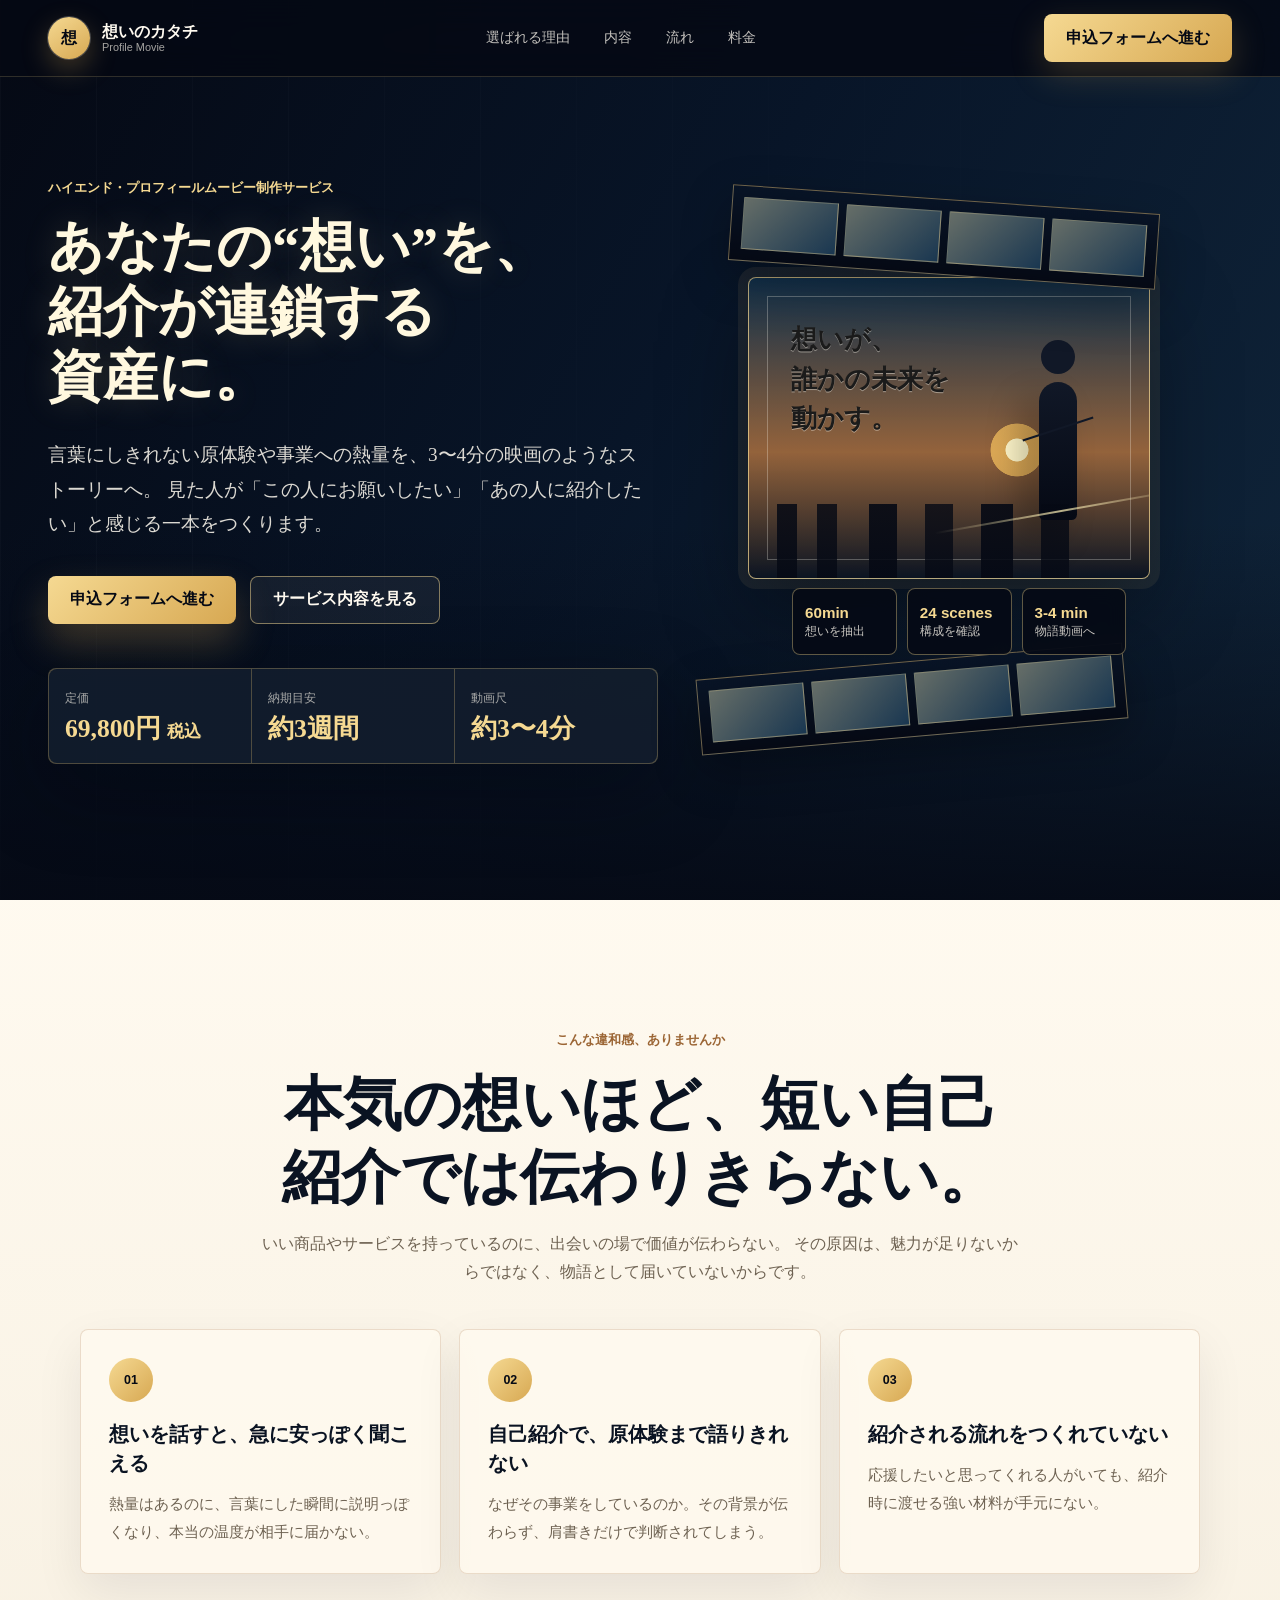
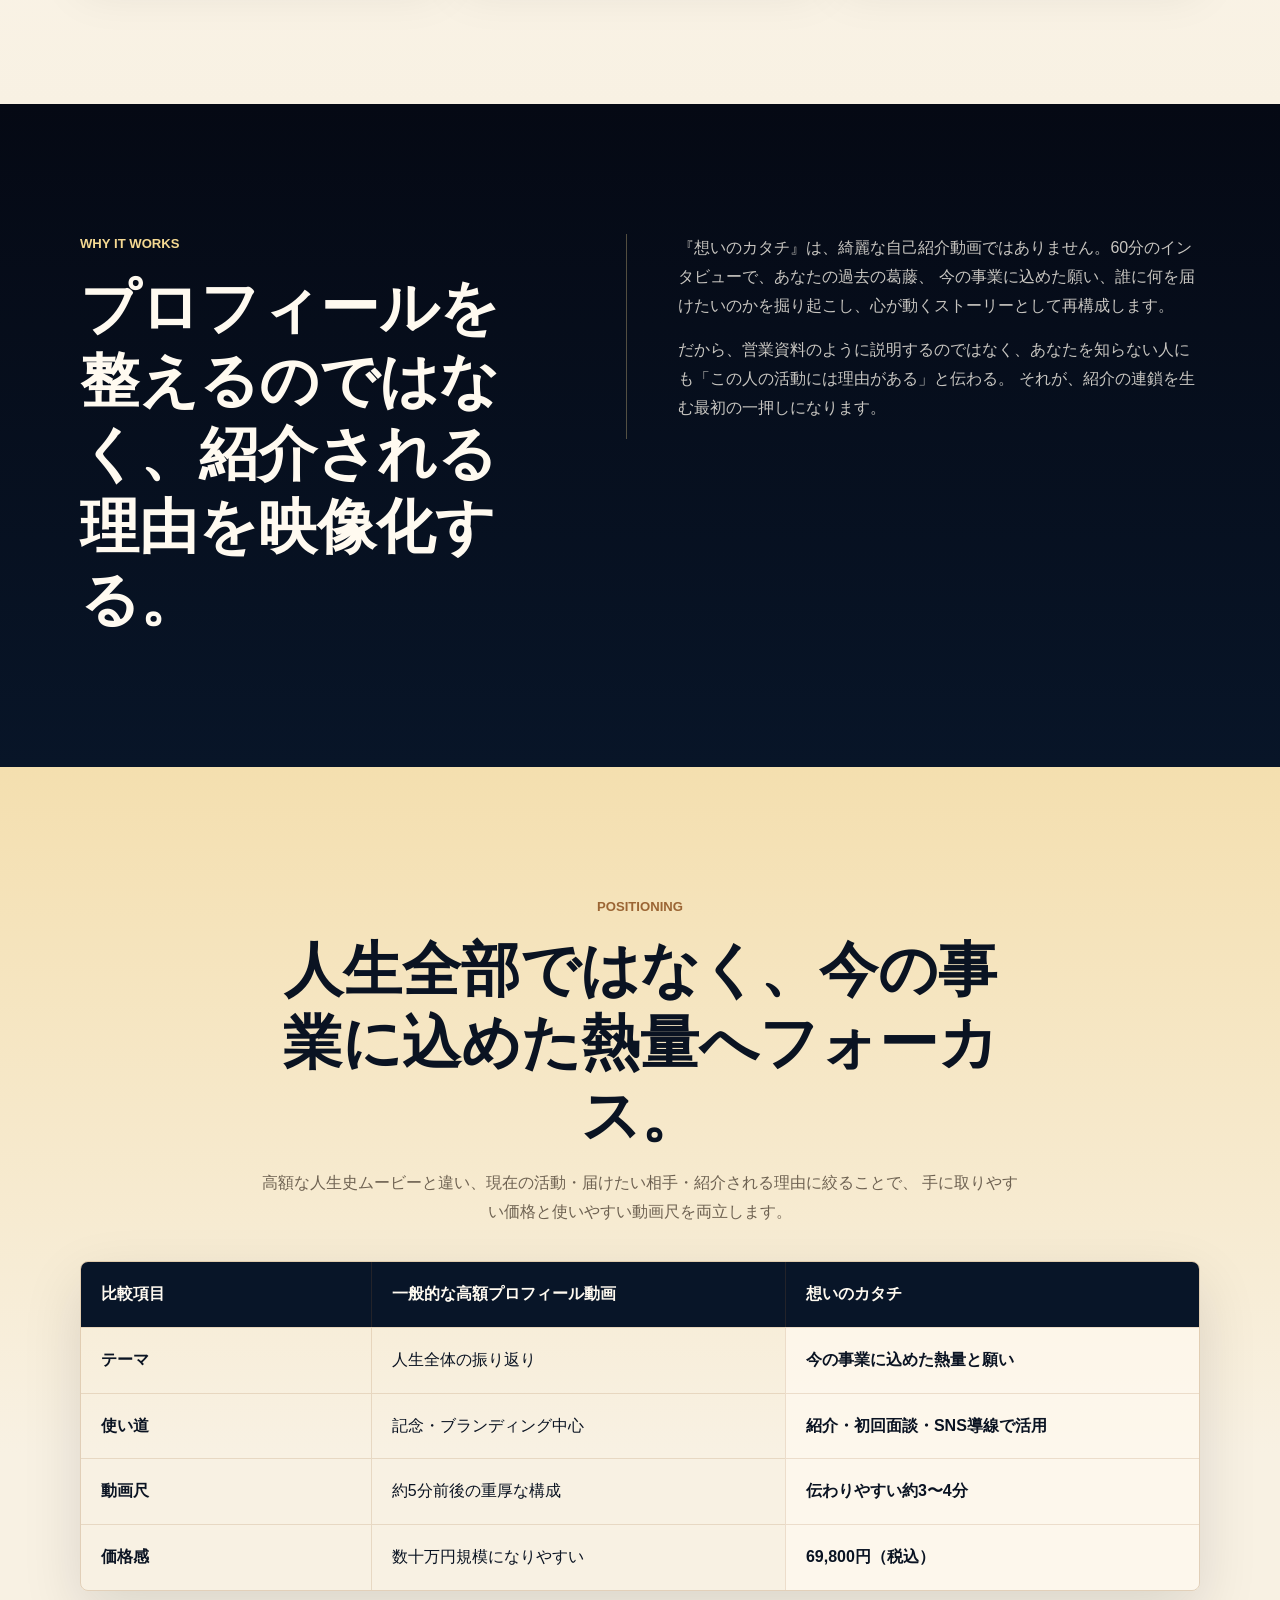
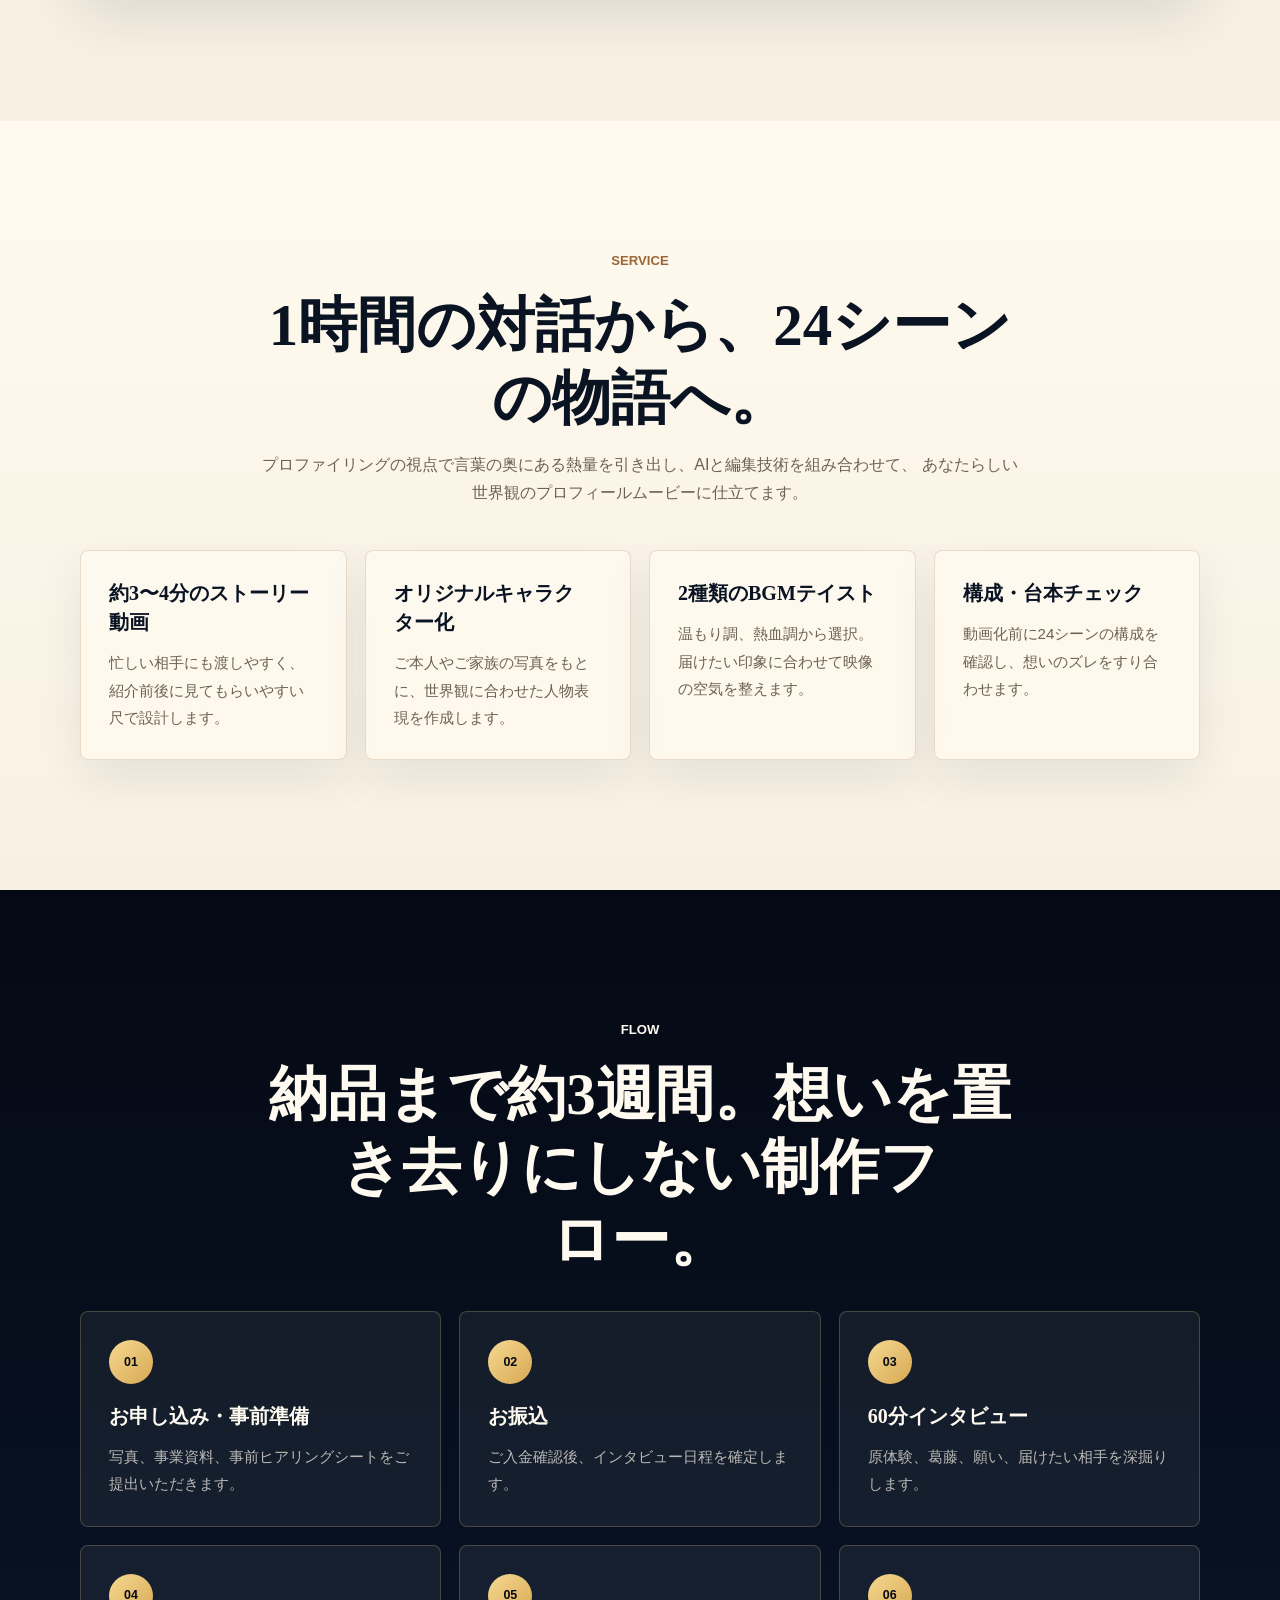
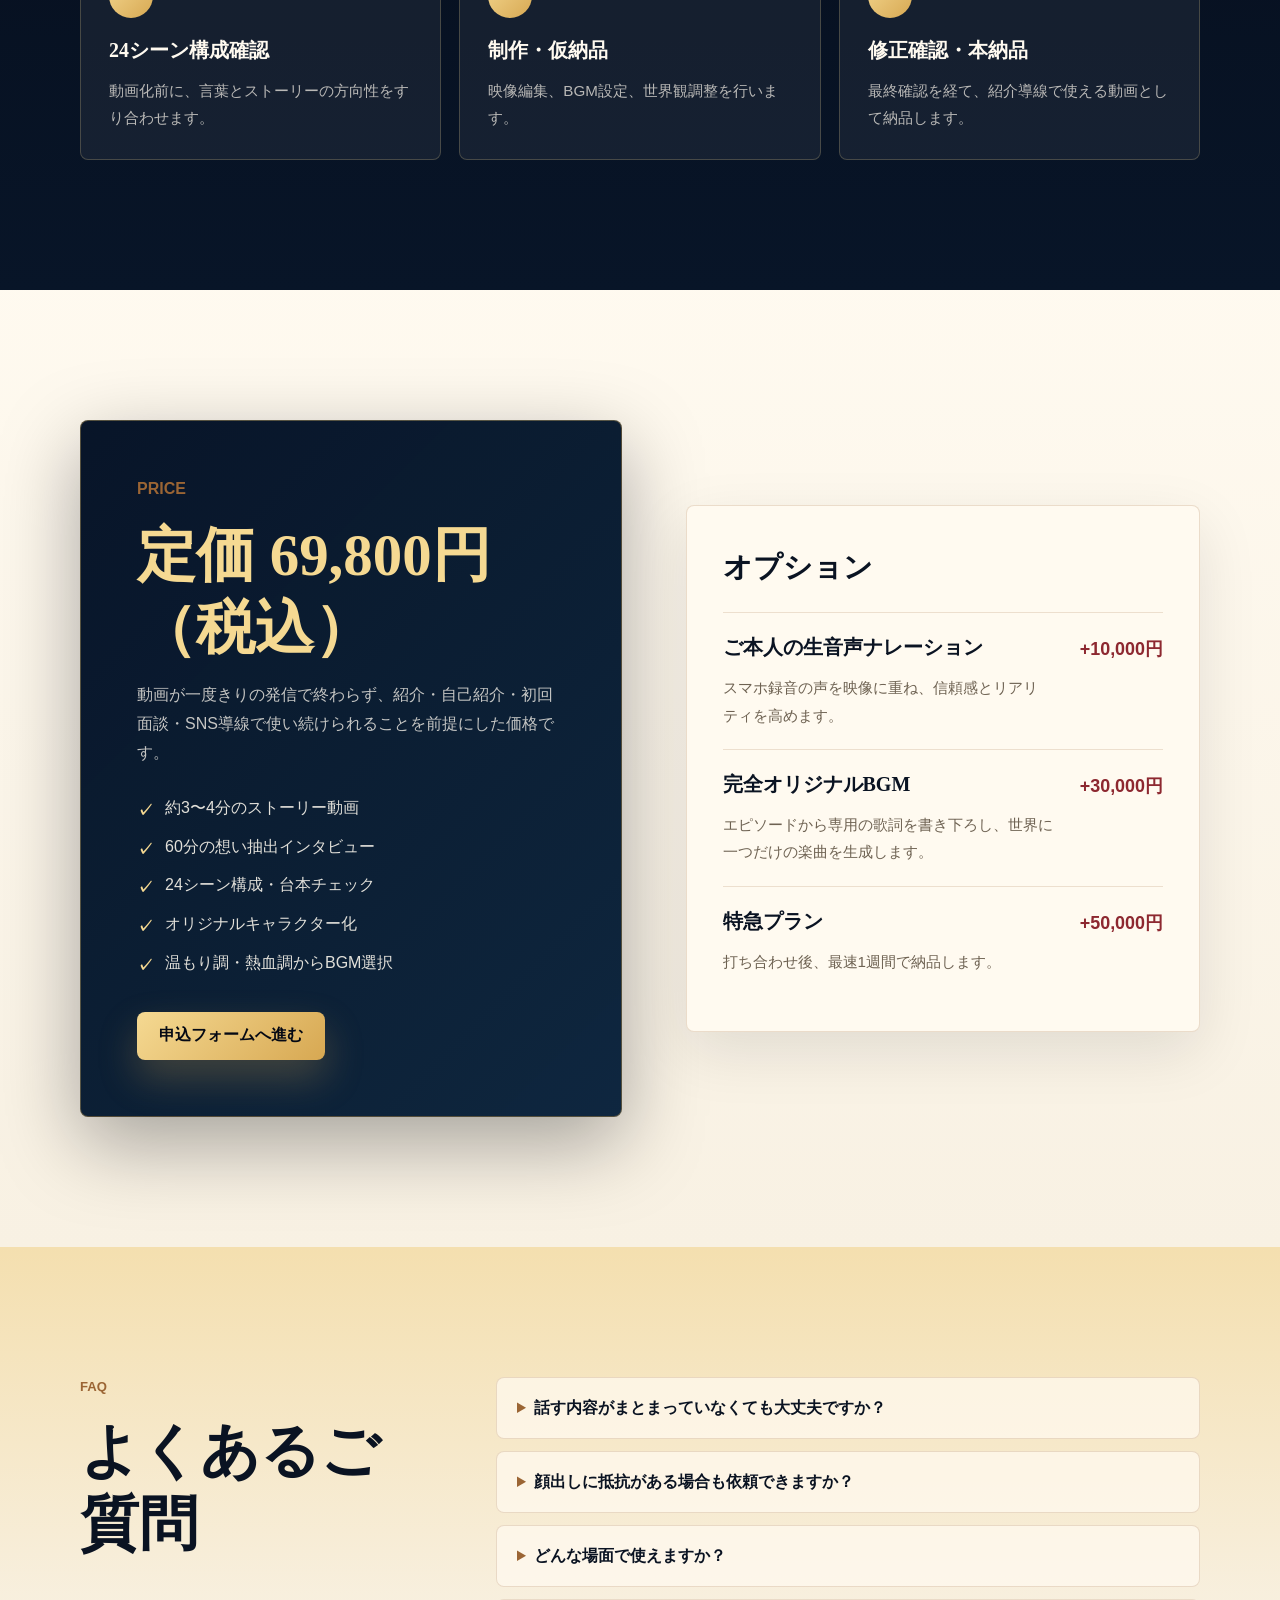
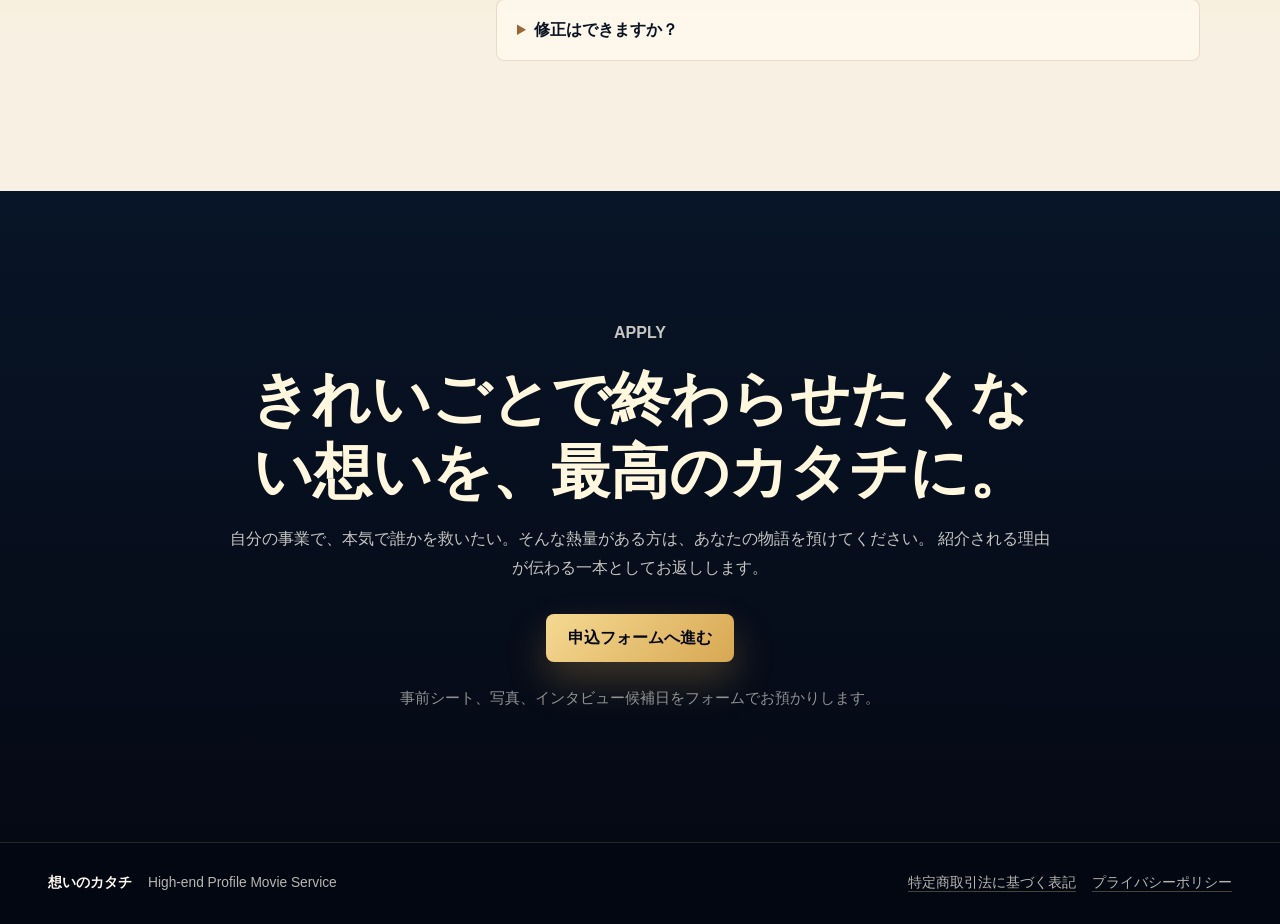
==== index.html @ 0f2b1a24 "Create Omoi no Katachi landing page" ====
<!doctype html>
<html lang="ja">
  <head>
    <meta charset="utf-8">
    <meta name="viewport" content="width=device-width, initial-scale=1">
    <title>想いのカタチ | 紹介が連鎖するプロフィールムービー制作</title>
    <meta
      name="description"
      content="あなたの事業に込めた想いを、紹介が連鎖する3〜4分のプロフィールムービーへ。60分のインタビューで原体験と熱量を引き出し、映画のようなストーリーに仕立てます。"
    >
    <meta property="og:title" content="想いのカタチ | 紹介が連鎖するプロフィールムービー制作">
    <meta
      property="og:description"
      content="言葉にしきれない原体験や熱量を、紹介を生み出す一生モノの営業資産に。"
    >
    <meta property="og:type" content="website">
    <link rel="stylesheet" href="styles.css">
    <script src="script.js" defer></script>
  </head>
  <body>
    <header class="site-header" aria-label="ページ上部">
      <a class="brand" href="#top" aria-label="想いのカタチ トップへ">
        <span class="brand-mark">想</span>
        <span>
          <span class="brand-name">想いのカタチ</span>
          <span class="brand-sub">Profile Movie</span>
        </span>
      </a>
      <nav class="site-nav" aria-label="主要ナビゲーション">
        <a href="#reason">選ばれる理由</a>
        <a href="#service">内容</a>
        <a href="#flow">流れ</a>
        <a href="#price">料金</a>
      </nav>
      <a class="header-cta" href="#apply" data-cta-link>申込フォームへ進む</a>
    </header>

    <main id="top">
      <section class="hero" aria-labelledby="hero-title">
        <div class="hero-overlay"></div>
        <div class="hero-inner">
          <div class="hero-content">
            <p class="eyebrow">ハイエンド・プロフィールムービー制作サービス</p>
            <h1 id="hero-title">
              <span>あなたの“想い”を、</span>
              <span>紹介が連鎖する</span>
              <span>資産に。</span>
            </h1>
            <p class="hero-lead">
              言葉にしきれない原体験や事業への熱量を、3〜4分の映画のようなストーリーへ。
              見た人が「この人にお願いしたい」「あの人に紹介したい」と感じる一本をつくります。
            </p>
            <div class="hero-actions" aria-label="申込導線">
              <a class="button button-primary" href="#apply" data-cta-link>申込フォームへ進む</a>
              <a class="button button-secondary" href="#service">サービス内容を見る</a>
            </div>
            <dl class="hero-facts" aria-label="サービス概要">
              <div>
                <dt>定価</dt>
                <dd>69,800円<span>税込</span></dd>
              </div>
              <div>
                <dt>納期目安</dt>
                <dd>約3週間</dd>
              </div>
              <div>
                <dt>動画尺</dt>
                <dd>約3〜4分</dd>
              </div>
            </dl>
          </div>

          <div class="hero-visual" aria-hidden="true">
            <div class="film-strip film-strip-top">
              <span></span>
              <span></span>
              <span></span>
              <span></span>
            </div>
            <div class="story-screen">
              <div class="screen-sun"></div>
              <div class="screen-copy">想いが、<br>誰かの未来を<br>動かす。</div>
              <div class="screen-person"></div>
              <div class="screen-city"></div>
            </div>
            <div class="visual-cards">
              <div>
                <strong>60min</strong>
                <span>想いを抽出</span>
              </div>
              <div>
                <strong>24 scenes</strong>
                <span>構成を確認</span>
              </div>
              <div>
                <strong>3-4 min</strong>
                <span>物語動画へ</span>
              </div>
            </div>
            <div class="film-strip film-strip-bottom">
              <span></span>
              <span></span>
              <span></span>
              <span></span>
            </div>
          </div>
        </div>
      </section>

      <section class="section section-ivory" aria-labelledby="problem-title">
        <div class="section-inner">
          <div class="section-heading">
            <p class="eyebrow dark">こんな違和感、ありませんか</p>
            <h2 id="problem-title">本気の想いほど、短い自己紹介では伝わりきらない。</h2>
            <p>
              いい商品やサービスを持っているのに、出会いの場で価値が伝わらない。
              その原因は、魅力が足りないからではなく、物語として届いていないからです。
            </p>
          </div>
          <div class="problem-grid">
            <article class="problem-card">
              <span class="card-icon" aria-hidden="true">01</span>
              <h3>想いを話すと、急に安っぽく聞こえる</h3>
              <p>熱量はあるのに、言葉にした瞬間に説明っぽくなり、本当の温度が相手に届かない。</p>
            </article>
            <article class="problem-card">
              <span class="card-icon" aria-hidden="true">02</span>
              <h3>自己紹介で、原体験まで語りきれない</h3>
              <p>なぜその事業をしているのか。その背景が伝わらず、肩書きだけで判断されてしまう。</p>
            </article>
            <article class="problem-card">
              <span class="card-icon" aria-hidden="true">03</span>
              <h3>紹介される流れをつくれていない</h3>
              <p>応援したいと思ってくれる人がいても、紹介時に渡せる強い材料が手元にない。</p>
            </article>
          </div>
        </div>
      </section>

      <section class="section section-dark" id="reason" aria-labelledby="reason-title">
        <div class="section-inner split">
          <div>
            <p class="eyebrow">Why it works</p>
            <h2 id="reason-title">プロフィールを整えるのではなく、紹介される理由を映像化する。</h2>
          </div>
          <div class="rich-copy">
            <p>
              『想いのカタチ』は、綺麗な自己紹介動画ではありません。60分のインタビューで、あなたの過去の葛藤、
              今の事業に込めた願い、誰に何を届けたいのかを掘り起こし、心が動くストーリーとして再構成します。
            </p>
            <p>
              だから、営業資料のように説明するのではなく、あなたを知らない人にも「この人の活動には理由がある」と伝わる。
              それが、紹介の連鎖を生む最初の一押しになります。
            </p>
          </div>
        </div>
      </section>

      <section class="section section-gold" aria-labelledby="difference-title">
        <div class="section-inner">
          <div class="section-heading compact">
            <p class="eyebrow dark">Positioning</p>
            <h2 id="difference-title">人生全部ではなく、今の事業に込めた熱量へフォーカス。</h2>
            <p>
              高額な人生史ムービーと違い、現在の活動・届けたい相手・紹介される理由に絞ることで、
              手に取りやすい価格と使いやすい動画尺を両立します。
            </p>
          </div>
          <div class="compare" role="table" aria-label="他サービスとの違い">
            <div class="compare-row compare-head" role="row">
              <div role="columnheader">比較項目</div>
              <div role="columnheader">一般的な高額プロフィール動画</div>
              <div role="columnheader">想いのカタチ</div>
            </div>
            <div class="compare-row" role="row">
              <div role="cell">テーマ</div>
              <div role="cell">人生全体の振り返り</div>
              <div role="cell">今の事業に込めた熱量と願い</div>
            </div>
            <div class="compare-row" role="row">
              <div role="cell">使い道</div>
              <div role="cell">記念・ブランディング中心</div>
              <div role="cell">紹介・初回面談・SNS導線で活用</div>
            </div>
            <div class="compare-row" role="row">
              <div role="cell">動画尺</div>
              <div role="cell">約5分前後の重厚な構成</div>
              <div role="cell">伝わりやすい約3〜4分</div>
            </div>
            <div class="compare-row" role="row">
              <div role="cell">価格感</div>
              <div role="cell">数十万円規模になりやすい</div>
              <div role="cell">69,800円（税込）</div>
            </div>
          </div>
        </div>
      </section>

      <section class="section section-ivory" id="service" aria-labelledby="service-title">
        <div class="section-inner">
          <div class="section-heading">
            <p class="eyebrow dark">Service</p>
            <h2 id="service-title">1時間の対話から、24シーンの物語へ。</h2>
            <p>
              プロファイリングの視点で言葉の奥にある熱量を引き出し、AIと編集技術を組み合わせて、
              あなたらしい世界観のプロフィールムービーに仕立てます。
            </p>
          </div>
          <div class="feature-grid">
            <article class="feature-card">
              <h3>約3〜4分のストーリー動画</h3>
              <p>忙しい相手にも渡しやすく、紹介前後に見てもらいやすい尺で設計します。</p>
            </article>
            <article class="feature-card">
              <h3>オリジナルキャラクター化</h3>
              <p>ご本人やご家族の写真をもとに、世界観に合わせた人物表現を作成します。</p>
            </article>
            <article class="feature-card">
              <h3>2種類のBGMテイスト</h3>
              <p>温もり調、熱血調から選択。届けたい印象に合わせて映像の空気を整えます。</p>
            </article>
            <article class="feature-card">
              <h3>構成・台本チェック</h3>
              <p>動画化前に24シーンの構成を確認し、想いのズレをすり合わせます。</p>
            </article>
          </div>
        </div>
      </section>

      <section class="section section-dark" id="flow" aria-labelledby="flow-title">
        <div class="section-inner">
          <div class="section-heading compact light">
            <p class="eyebrow">Flow</p>
            <h2 id="flow-title">納品まで約3週間。想いを置き去りにしない制作フロー。</h2>
          </div>
          <ol class="flow-list">
            <li>
              <span>01</span>
              <h3>お申し込み・事前準備</h3>
              <p>写真、事業資料、事前ヒアリングシートをご提出いただきます。</p>
            </li>
            <li>
              <span>02</span>
              <h3>お振込</h3>
              <p>ご入金確認後、インタビュー日程を確定します。</p>
            </li>
            <li>
              <span>03</span>
              <h3>60分インタビュー</h3>
              <p>原体験、葛藤、願い、届けたい相手を深掘りします。</p>
            </li>
            <li>
              <span>04</span>
              <h3>24シーン構成確認</h3>
              <p>動画化前に、言葉とストーリーの方向性をすり合わせます。</p>
            </li>
            <li>
              <span>05</span>
              <h3>制作・仮納品</h3>
              <p>映像編集、BGM設定、世界観調整を行います。</p>
            </li>
            <li>
              <span>06</span>
              <h3>修正確認・本納品</h3>
              <p>最終確認を経て、紹介導線で使える動画として納品します。</p>
            </li>
          </ol>
        </div>
      </section>

      <section class="section section-ivory price-section" id="price" aria-labelledby="price-title">
        <div class="section-inner price-layout">
          <div class="price-main">
            <p class="eyebrow dark">Price</p>
            <h2 id="price-title">定価 69,800円（税込）</h2>
            <p>
              動画が一度きりの発信で終わらず、紹介・自己紹介・初回面談・SNS導線で使い続けられることを前提にした価格です。
            </p>
            <ul class="check-list">
              <li>約3〜4分のストーリー動画</li>
              <li>60分の想い抽出インタビュー</li>
              <li>24シーン構成・台本チェック</li>
              <li>オリジナルキャラクター化</li>
              <li>温もり調・熱血調からBGM選択</li>
            </ul>
            <a class="button button-primary dark-button" href="#apply" data-cta-link>申込フォームへ進む</a>
          </div>
          <aside class="option-panel" aria-labelledby="option-title">
            <h3 id="option-title">オプション</h3>
            <div class="option-item">
              <div>
                <h4>ご本人の生音声ナレーション</h4>
                <p>スマホ録音の声を映像に重ね、信頼感とリアリティを高めます。</p>
              </div>
              <strong>+10,000円</strong>
            </div>
            <div class="option-item">
              <div>
                <h4>完全オリジナルBGM</h4>
                <p>エピソードから専用の歌詞を書き下ろし、世界に一つだけの楽曲を生成します。</p>
              </div>
              <strong>+30,000円</strong>
            </div>
            <div class="option-item">
              <div>
                <h4>特急プラン</h4>
                <p>打ち合わせ後、最速1週間で納品します。</p>
              </div>
              <strong>+50,000円</strong>
            </div>
          </aside>
        </div>
      </section>

      <section class="section section-gold" aria-labelledby="faq-title">
        <div class="section-inner faq-layout">
          <div>
            <p class="eyebrow dark">FAQ</p>
            <h2 id="faq-title">よくあるご質問</h2>
          </div>
          <div class="faq-list">
            <details>
              <summary>話す内容がまとまっていなくても大丈夫ですか？</summary>
              <p>大丈夫です。事前シートと60分インタビューで、言葉になっていない想いを一緒に整理します。</p>
            </details>
            <details>
              <summary>顔出しに抵抗がある場合も依頼できますか？</summary>
              <p>可能です。お写真をもとにしたキャラクター表現を使うため、実写出演に抵抗がある方にも向いています。</p>
            </details>
            <details>
              <summary>どんな場面で使えますか？</summary>
              <p>紹介前の共有、SNSプロフィール、初回面談前の事前資料、セミナー登壇時の自己紹介などに活用できます。</p>
            </details>
            <details>
              <summary>修正はできますか？</summary>
              <p>仮納品後に確認いただき、想いのズレや表現の違和感を調整してから本納品します。</p>
            </details>
          </div>
        </div>
      </section>

      <section class="section apply-section" id="apply" aria-labelledby="apply-title">
        <div class="section-inner apply-inner">
          <p class="eyebrow">Apply</p>
          <h2 id="apply-title">きれいごとで終わらせたくない想いを、最高のカタチに。</h2>
          <p>
            自分の事業で、本気で誰かを救いたい。そんな熱量がある方は、あなたの物語を預けてください。
            紹介される理由が伝わる一本としてお返しします。
          </p>
          <div class="apply-actions">
            <a class="button button-primary" href="#apply" data-cta-link>申込フォームへ進む</a>
            <p>事前シート、写真、インタビュー候補日をフォームでお預かりします。</p>
          </div>
        </div>
      </section>
    </main>

    <footer class="site-footer">
      <div>
        <strong>想いのカタチ</strong>
        <span>High-end Profile Movie Service</span>
      </div>
      <nav aria-label="フッターナビゲーション">
        <a href="#">特定商取引法に基づく表記</a>
        <a href="#">プライバシーポリシー</a>
      </nav>
    </footer>
  </body>
</html>
---- styles.css ----
:root {
  --ink: #0a1322;
  --navy: #081528;
  --navy-2: #0f2740;
  --night: #050914;
  --gold: #d7a852;
  --gold-2: #f5d992;
  --ivory: #f8f1e3;
  --paper: #fffaf0;
  --copper: #9b6534;
  --ruby: #8d2830;
  --muted: #6e6252;
  --line: rgba(215, 168, 82, 0.36);
  --shadow: 0 26px 80px rgba(2, 7, 15, 0.34);
  --radius: 8px;
  --max: 1120px;
}

* {
  box-sizing: border-box;
}

html {
  scroll-behavior: smooth;
}

body {
  margin: 0;
  color: var(--ink);
  background: var(--night);
  font-family:
    "Hiragino Mincho ProN",
    "Yu Mincho",
    "YuMincho",
    "Noto Serif JP",
    serif;
  line-height: 1.8;
}

body::selection {
  color: var(--night);
  background: var(--gold-2);
}

a {
  color: inherit;
  text-decoration: none;
}

img {
  display: block;
  max-width: 100%;
}

.site-header {
  position: fixed;
  z-index: 20;
  top: 0;
  right: 0;
  left: 0;
  display: flex;
  align-items: center;
  justify-content: space-between;
  gap: 24px;
  min-height: 74px;
  padding: 14px clamp(18px, 4vw, 48px);
  color: var(--paper);
  background: rgba(5, 9, 20, 0.84);
  border-bottom: 1px solid rgba(245, 217, 146, 0.18);
  backdrop-filter: blur(16px);
}

.brand {
  display: inline-flex;
  align-items: center;
  gap: 12px;
  min-width: max-content;
}

.brand-mark {
  display: grid;
  place-items: center;
  width: 42px;
  height: 42px;
  color: var(--night);
  font-weight: 800;
  background: linear-gradient(145deg, var(--gold-2), var(--gold));
  border-radius: 50%;
  box-shadow: 0 0 0 1px rgba(255, 255, 255, 0.22), 0 10px 28px rgba(215, 168, 82, 0.3);
}

.brand-name,
.brand-sub {
  display: block;
}

.brand-name {
  font-size: 1rem;
  font-weight: 800;
  line-height: 1.2;
}

.brand-sub {
  color: rgba(255, 250, 240, 0.64);
  font-family:
    "Hiragino Sans",
    "Yu Gothic",
    sans-serif;
  font-size: 0.68rem;
  line-height: 1.2;
}

.site-nav {
  display: flex;
  align-items: center;
  justify-content: center;
  gap: clamp(16px, 3vw, 34px);
  color: rgba(255, 250, 240, 0.76);
  font-family:
    "Hiragino Sans",
    "Yu Gothic",
    sans-serif;
  font-size: 0.9rem;
}

.site-nav a {
  transition: color 160ms ease;
}

.site-nav a:hover,
.site-nav a:focus-visible {
  color: var(--gold-2);
}

.header-cta,
.button {
  display: inline-flex;
  align-items: center;
  justify-content: center;
  min-height: 48px;
  padding: 12px 22px;
  border-radius: var(--radius);
  font-family:
    "Hiragino Sans",
    "Yu Gothic",
    sans-serif;
  font-weight: 800;
  line-height: 1.3;
  transition:
    transform 180ms ease,
    box-shadow 180ms ease,
    border-color 180ms ease,
    background 180ms ease;
}

.header-cta {
  color: var(--night);
  background: linear-gradient(135deg, var(--gold-2), var(--gold));
  box-shadow: 0 12px 34px rgba(215, 168, 82, 0.22);
}

.button:hover,
.button:focus-visible,
.header-cta:hover,
.header-cta:focus-visible {
  transform: translateY(-2px);
}

.hero {
  position: relative;
  display: flex;
  align-items: center;
  min-height: 100svh;
  overflow: hidden;
  padding: 118px clamp(18px, 4vw, 48px) 76px;
  color: var(--paper);
  background:
    linear-gradient(120deg, rgba(5, 9, 20, 1) 0%, rgba(8, 21, 40, 0.97) 48%, rgba(17, 40, 62, 0.9) 100%),
    linear-gradient(180deg, var(--navy) 0%, var(--night) 100%);
}

.hero::after {
  position: absolute;
  right: 0;
  bottom: 0;
  left: 0;
  height: 42%;
  content: "";
  background: linear-gradient(180deg, rgba(5, 9, 20, 0), rgba(5, 9, 20, 0.88));
  pointer-events: none;
}

.hero-overlay {
  position: absolute;
  inset: 0;
  background:
    repeating-linear-gradient(
      90deg,
      rgba(255, 255, 255, 0.025) 0,
      rgba(255, 255, 255, 0.025) 1px,
      transparent 1px,
      transparent 96px
    );
  mask-image: linear-gradient(90deg, black, transparent);
  pointer-events: none;
}

.hero-inner {
  position: relative;
  z-index: 2;
  display: grid;
  grid-template-columns: minmax(610px, 1fr) minmax(380px, 0.84fr);
  gap: clamp(36px, 5vw, 72px);
  align-items: center;
  width: min(1240px, 100%);
  margin: 0 auto;
}

.hero-content {
  position: relative;
  width: 100%;
}

.eyebrow {
  margin: 0 0 18px;
  color: var(--gold-2);
  font-family:
    "Hiragino Sans",
    "Yu Gothic",
    sans-serif;
  font-size: 0.82rem;
  font-weight: 900;
  line-height: 1.5;
  text-transform: uppercase;
}

.eyebrow.dark {
  color: var(--copper);
}

h1,
h2,
h3,
p {
  overflow-wrap: break-word;
  word-break: normal;
  line-break: strict;
}

h1 {
  max-width: 10.2em;
  margin: 0;
  color: #fff8df;
  font-size: clamp(2.95rem, 4.3vw, 4rem);
  font-weight: 800;
  line-height: 1.18;
  text-shadow: 0 0 34px rgba(245, 217, 146, 0.18);
}

h1 span {
  display: block;
}

.hero-lead {
  max-width: 640px;
  margin: 28px 0 0;
  color: rgba(255, 250, 240, 0.86);
  font-size: clamp(1rem, 2vw, 1.2rem);
}

.hero-visual {
  position: relative;
  min-height: 560px;
}

.story-screen {
  position: absolute;
  top: 86px;
  right: 0;
  left: 26px;
  overflow: hidden;
  aspect-ratio: 4 / 3;
  border: 1px solid rgba(245, 217, 146, 0.72);
  border-radius: var(--radius);
  background:
    linear-gradient(180deg, rgba(17, 49, 76, 0.9) 0%, rgba(226, 143, 71, 0.64) 58%, rgba(11, 20, 33, 0.96) 100%),
    var(--navy);
  box-shadow:
    0 34px 86px rgba(0, 0, 0, 0.36),
    0 0 0 10px rgba(245, 217, 146, 0.08);
}

.story-screen::before {
  position: absolute;
  inset: 18px;
  content: "";
  border: 1px solid rgba(255, 250, 240, 0.28);
  pointer-events: none;
}

.story-screen::after {
  position: absolute;
  right: -10%;
  bottom: 22%;
  left: 46%;
  height: 2px;
  content: "";
  background: linear-gradient(90deg, transparent, rgba(255, 242, 184, 0.72), transparent);
  transform: rotate(-10deg);
}

.screen-sun {
  position: absolute;
  right: 88px;
  bottom: 84px;
  width: 88px;
  height: 88px;
  background: radial-gradient(circle, rgba(255, 247, 202, 1) 0 18%, rgba(245, 192, 94, 0.74) 19% 42%, transparent 43%);
}

.screen-copy {
  position: absolute;
  z-index: 2;
  top: 42px;
  left: 42px;
  color: #1b1b1b;
  font-size: clamp(1.45rem, 2vw, 2.05rem);
  font-weight: 800;
  line-height: 1.55;
  text-shadow: 0 1px 0 rgba(255, 250, 240, 0.44);
}

.screen-person {
  position: absolute;
  right: 72px;
  bottom: 58px;
  width: 38px;
  height: 138px;
  background: linear-gradient(180deg, #111827, #050914);
  border-radius: 24px 24px 7px 7px;
  box-shadow: -18px 18px 34px rgba(0, 0, 0, 0.28);
}

.screen-person::before {
  position: absolute;
  top: -42px;
  left: 2px;
  width: 34px;
  height: 34px;
  content: "";
  background: #111827;
  border-radius: 50%;
}

.screen-person::after {
  position: absolute;
  top: 46px;
  left: -18px;
  width: 74px;
  height: 2px;
  content: "";
  background: #111827;
  transform: rotate(-18deg);
}

.screen-city {
  position: absolute;
  right: 0;
  bottom: 0;
  left: 0;
  height: 74px;
  background:
    linear-gradient(90deg, transparent 0 7%, rgba(5, 9, 20, 0.86) 7% 12%, transparent 12% 17%, rgba(5, 9, 20, 0.82) 17% 22%, transparent 22% 30%, rgba(5, 9, 20, 0.9) 30% 37%, transparent 37% 44%, rgba(5, 9, 20, 0.8) 44% 51%, transparent 51% 58%, rgba(5, 9, 20, 0.9) 58% 66%, transparent 66% 73%, rgba(5, 9, 20, 0.82) 73% 80%, transparent 80% 100%);
}

.film-strip {
  position: absolute;
  z-index: 3;
  display: grid;
  grid-template-columns: repeat(4, 1fr);
  gap: 8px;
  width: min(540px, 100%);
  height: 76px;
  padding: 11px;
  border: 1px solid rgba(245, 217, 146, 0.44);
  background:
    linear-gradient(180deg, rgba(8, 21, 40, 0.86), rgba(5, 9, 20, 0.92)),
    var(--night);
  box-shadow: 0 18px 48px rgba(0, 0, 0, 0.28);
}

.film-strip span {
  border: 1px solid rgba(245, 217, 146, 0.34);
  background:
    linear-gradient(135deg, rgba(255, 235, 174, 0.36), rgba(41, 78, 105, 0.4)),
    var(--navy-2);
}

.film-strip-top {
  top: 8px;
  right: -8px;
  transform: rotate(4deg);
}

.film-strip-bottom {
  right: 24px;
  bottom: 14px;
  transform: rotate(-5deg);
}

.visual-cards {
  position: absolute;
  z-index: 4;
  right: 24px;
  bottom: 96px;
  left: 70px;
  display: grid;
  grid-template-columns: repeat(3, minmax(0, 1fr));
  gap: 10px;
}

.visual-cards div {
  padding: 14px 12px;
  background: rgba(5, 9, 20, 0.82);
  border: 1px solid rgba(245, 217, 146, 0.38);
  border-radius: var(--radius);
  backdrop-filter: blur(10px);
}

.visual-cards strong,
.visual-cards span {
  display: block;
  font-family:
    "Hiragino Sans",
    "Yu Gothic",
    sans-serif;
  line-height: 1.35;
}

.visual-cards strong {
  color: var(--gold-2);
  font-size: 0.95rem;
}

.visual-cards span {
  color: rgba(255, 250, 240, 0.78);
  font-size: 0.78rem;
}

.hero-actions {
  display: flex;
  flex-wrap: wrap;
  gap: 14px;
  margin-top: 34px;
}

.button-primary {
  color: var(--night);
  background: linear-gradient(135deg, var(--gold-2), var(--gold));
  box-shadow: 0 18px 38px rgba(215, 168, 82, 0.27);
}

.button-secondary {
  color: var(--paper);
  border: 1px solid rgba(245, 217, 146, 0.5);
  background: rgba(255, 250, 240, 0.06);
}

.button-secondary:hover,
.button-secondary:focus-visible {
  background: rgba(255, 250, 240, 0.12);
  border-color: var(--gold-2);
}

.dark-button {
  width: fit-content;
  margin-top: 8px;
}

.hero-facts {
  display: grid;
  grid-template-columns: repeat(3, minmax(0, 1fr));
  gap: 1px;
  width: min(620px, 100%);
  margin: 44px 0 0;
  padding: 1px;
  background: rgba(245, 217, 146, 0.3);
  border-radius: var(--radius);
  box-shadow: var(--shadow);
}

.hero-facts div {
  padding: 18px 16px;
  background: rgba(8, 21, 40, 0.88);
}

.hero-facts div:first-child {
  border-radius: var(--radius) 0 0 var(--radius);
}

.hero-facts div:last-child {
  border-radius: 0 var(--radius) var(--radius) 0;
}

.hero-facts dt {
  color: rgba(255, 250, 240, 0.64);
  font-family:
    "Hiragino Sans",
    "Yu Gothic",
    sans-serif;
  font-size: 0.78rem;
}

.hero-facts dd {
  margin: 4px 0 0;
  color: var(--gold-2);
  font-size: clamp(1.18rem, 2vw, 1.7rem);
  font-weight: 900;
  line-height: 1.25;
}

.hero-facts span {
  display: inline-block;
  margin-left: 0.3em;
  font-size: 0.68em;
}

.section {
  padding: clamp(76px, 11vw, 130px) clamp(18px, 4vw, 48px);
}

.section-inner {
  width: min(var(--max), 100%);
  margin: 0 auto;
}

.section-ivory {
  color: var(--ink);
  background:
    linear-gradient(180deg, rgba(255, 250, 240, 0.96), rgba(248, 241, 227, 1)),
    var(--ivory);
}

.section-dark {
  color: var(--paper);
  background:
    linear-gradient(180deg, var(--night), var(--navy)),
    var(--night);
}

.section-gold {
  color: var(--ink);
  background:
    linear-gradient(180deg, #f4dfaf, #f8f1e3 72%),
    var(--ivory);
}

.section-heading {
  width: min(760px, 100%);
  margin: 0 auto 42px;
  text-align: center;
}

.section-heading.compact {
  margin-bottom: 34px;
}

.section-heading.light p,
.section-heading.light h2 {
  color: var(--paper);
}

h2 {
  margin: 0;
  font-size: clamp(2rem, 4.6vw, 4.1rem);
  font-weight: 800;
  line-height: 1.24;
}

.section-heading > p:not(.eyebrow),
.rich-copy p,
.price-main > p,
.apply-inner > p {
  color: var(--muted);
  font-family:
    "Hiragino Sans",
    "Yu Gothic",
    sans-serif;
  font-size: 1rem;
}

.section-dark .rich-copy p,
.section-dark .section-heading > p:not(.eyebrow) {
  color: rgba(255, 250, 240, 0.78);
}

.problem-grid,
.feature-grid {
  display: grid;
  grid-template-columns: repeat(3, minmax(0, 1fr));
  gap: 18px;
}

.feature-grid {
  grid-template-columns: repeat(4, minmax(0, 1fr));
}

.problem-card,
.feature-card,
.flow-list li {
  min-height: 100%;
  padding: 28px;
  background: rgba(255, 250, 240, 0.76);
  border: 1px solid rgba(155, 101, 52, 0.2);
  border-radius: var(--radius);
  box-shadow: 0 18px 48px rgba(10, 19, 34, 0.08);
}

.card-icon,
.flow-list span {
  display: inline-flex;
  align-items: center;
  justify-content: center;
  width: 44px;
  height: 44px;
  margin-bottom: 18px;
  color: var(--night);
  font-family:
    "Hiragino Sans",
    "Yu Gothic",
    sans-serif;
  font-size: 0.78rem;
  font-weight: 900;
  background: linear-gradient(135deg, var(--gold-2), var(--gold));
  border-radius: 50%;
}

.problem-card h3,
.feature-card h3,
.flow-list h3,
.option-item h4 {
  margin: 0;
  font-size: 1.25rem;
  line-height: 1.45;
}

.problem-card p,
.feature-card p,
.flow-list p,
.option-item p,
.faq-list p,
.apply-actions p {
  margin: 12px 0 0;
  color: var(--muted);
  font-family:
    "Hiragino Sans",
    "Yu Gothic",
    sans-serif;
  font-size: 0.95rem;
}

.split {
  display: grid;
  grid-template-columns: 0.9fr 1.1fr;
  gap: clamp(34px, 6vw, 84px);
  align-items: start;
}

.rich-copy {
  padding-left: clamp(0px, 4vw, 56px);
  border-left: 1px solid rgba(245, 217, 146, 0.32);
}

.rich-copy p:first-child {
  margin-top: 0;
}

.compare {
  overflow: hidden;
  border: 1px solid rgba(155, 101, 52, 0.24);
  border-radius: var(--radius);
  box-shadow: 0 22px 60px rgba(10, 19, 34, 0.12);
}

.compare-row {
  display: grid;
  grid-template-columns: 0.7fr 1fr 1fr;
}

.compare-row > div {
  min-width: 0;
  padding: 18px 20px;
  font-family:
    "Hiragino Sans",
    "Yu Gothic",
    sans-serif;
  border-top: 1px solid rgba(155, 101, 52, 0.18);
  border-left: 1px solid rgba(155, 101, 52, 0.18);
}

.compare-row > div:first-child {
  border-left: 0;
  font-weight: 900;
}

.compare-head > div {
  color: var(--paper);
  background: var(--navy);
  border-top: 0;
  font-weight: 900;
}

.compare-row:not(.compare-head) > div:nth-child(3) {
  background: rgba(255, 250, 240, 0.72);
  font-weight: 900;
}

.flow-list {
  display: grid;
  grid-template-columns: repeat(3, minmax(0, 1fr));
  gap: 18px;
  margin: 0;
  padding: 0;
  list-style: none;
}

.flow-list li {
  color: var(--paper);
  background: rgba(255, 250, 240, 0.06);
  border-color: rgba(245, 217, 146, 0.22);
  box-shadow: none;
}

.flow-list p {
  color: rgba(255, 250, 240, 0.7);
}

.price-layout {
  display: grid;
  grid-template-columns: 1fr 0.95fr;
  gap: clamp(28px, 5vw, 72px);
  align-items: center;
}

.price-main {
  padding: clamp(30px, 5vw, 56px);
  color: var(--paper);
  background:
    linear-gradient(135deg, rgba(8, 21, 40, 0.98), rgba(15, 39, 64, 0.96)),
    var(--navy);
  border: 1px solid var(--line);
  border-radius: var(--radius);
  box-shadow: var(--shadow);
}

.price-main h2 {
  color: var(--gold-2);
}

.price-main > p {
  color: rgba(255, 250, 240, 0.76);
}

.check-list {
  display: grid;
  gap: 10px;
  margin: 26px 0;
  padding: 0;
  color: rgba(255, 250, 240, 0.88);
  font-family:
    "Hiragino Sans",
    "Yu Gothic",
    sans-serif;
  list-style: none;
}

.check-list li {
  position: relative;
  padding-left: 28px;
}

.check-list li::before {
  position: absolute;
  top: 0.18em;
  left: 0;
  color: var(--gold-2);
  content: "✓";
  font-weight: 900;
}

.option-panel {
  padding: clamp(24px, 4vw, 36px);
  background: var(--paper);
  border: 1px solid rgba(155, 101, 52, 0.2);
  border-radius: var(--radius);
  box-shadow: 0 20px 60px rgba(10, 19, 34, 0.1);
}

.option-panel h3 {
  margin: 0 0 18px;
  font-size: 1.8rem;
}

.option-item {
  display: grid;
  grid-template-columns: 1fr auto;
  gap: 18px;
  align-items: start;
  padding: 20px 0;
  border-top: 1px solid rgba(155, 101, 52, 0.18);
}

.option-item strong {
  color: var(--ruby);
  font-family:
    "Hiragino Sans",
    "Yu Gothic",
    sans-serif;
  font-size: 1.12rem;
  white-space: nowrap;
}

.faq-layout {
  display: grid;
  grid-template-columns: 0.5fr 1fr;
  gap: clamp(28px, 5vw, 72px);
}

.faq-list {
  display: grid;
  gap: 12px;
}

details {
  background: rgba(255, 250, 240, 0.72);
  border: 1px solid rgba(155, 101, 52, 0.2);
  border-radius: var(--radius);
}

summary {
  cursor: pointer;
  padding: 18px 20px;
  font-weight: 900;
  line-height: 1.5;
}

summary::marker {
  color: var(--copper);
}

details p {
  padding: 0 20px 20px;
}

.apply-section {
  color: var(--paper);
  text-align: center;
  background:
    linear-gradient(180deg, rgba(8, 21, 40, 0.98), rgba(5, 9, 20, 1)),
    var(--night);
}

.apply-inner {
  width: min(830px, 100%);
}

.apply-inner h2 {
  color: #fff8df;
}

.apply-inner > p {
  color: rgba(255, 250, 240, 0.78);
}

.apply-actions {
  display: grid;
  justify-items: center;
  gap: 10px;
  margin-top: 32px;
}

.apply-actions p {
  color: rgba(255, 250, 240, 0.56);
}

.site-footer {
  display: flex;
  align-items: center;
  justify-content: space-between;
  gap: 24px;
  padding: 28px clamp(18px, 4vw, 48px);
  color: rgba(255, 250, 240, 0.72);
  background: #030711;
  border-top: 1px solid rgba(245, 217, 146, 0.15);
  font-family:
    "Hiragino Sans",
    "Yu Gothic",
    sans-serif;
  font-size: 0.86rem;
}

.site-footer div,
.site-footer nav {
  display: flex;
  flex-wrap: wrap;
  gap: 16px;
  align-items: center;
}

.site-footer strong {
  color: var(--paper);
}

.site-footer a {
  text-decoration: underline;
  text-decoration-color: rgba(245, 217, 146, 0.28);
  text-underline-offset: 4px;
}

@media (max-width: 1180px) {
  .site-nav {
    display: none;
  }

  .hero {
    padding-top: 106px;
  }

  .hero-inner {
    grid-template-columns: 1fr;
    width: min(780px, 100%);
  }

  .hero-visual {
    min-height: 500px;
  }

  .story-screen {
    right: 0;
    left: 0;
  }

  .film-strip-top {
    right: 10px;
  }

  .film-strip-bottom {
    right: 34px;
  }

  .feature-grid,
  .problem-grid,
  .flow-list {
    grid-template-columns: repeat(2, minmax(0, 1fr));
  }

  .price-layout,
  .split,
  .faq-layout {
    grid-template-columns: 1fr;
  }

  .rich-copy {
    padding-left: 0;
    border-left: 0;
  }
}

@media (max-width: 760px) {
  .site-header {
    gap: 12px;
    min-height: 66px;
    padding: 10px 14px;
  }

  .brand-mark {
    width: 36px;
    height: 36px;
  }

  .brand-name {
    font-size: 0.9rem;
  }

  .brand-sub {
    display: none;
  }

  .header-cta {
    min-height: 40px;
    padding: 9px 12px;
    font-size: 0.78rem;
  }

  .hero {
    min-height: auto;
    padding: 96px 16px 64px;
  }

  .hero::after {
    height: 26%;
  }

  .hero-content {
    width: 100%;
  }

  h1 {
    max-width: 100%;
    font-size: clamp(2.15rem, 10vw, 3.05rem);
    line-height: 1.22;
  }

  .hero-lead {
    font-size: 1rem;
  }

  .hero-visual {
    min-height: 430px;
  }

  .story-screen {
    top: 56px;
    width: 100%;
  }

  .screen-copy {
    top: 30px;
    left: 28px;
    font-size: 1.2rem;
  }

  .screen-sun {
    right: 48px;
    bottom: 64px;
    width: 66px;
    height: 66px;
  }

  .screen-person {
    right: 44px;
    bottom: 44px;
    width: 30px;
    height: 104px;
  }

  .screen-person::before {
    top: -34px;
    width: 28px;
    height: 28px;
  }

  .film-strip {
    height: 58px;
    gap: 6px;
    padding: 8px;
  }

  .film-strip-top {
    top: 10px;
    right: 4px;
  }

  .film-strip-bottom {
    right: 10px;
    bottom: 18px;
  }

  .visual-cards {
    right: 14px;
    bottom: 76px;
    left: 14px;
    gap: 6px;
  }

  .visual-cards div {
    padding: 9px 7px;
  }

  .visual-cards strong {
    font-size: 0.72rem;
  }

  .visual-cards span {
    font-size: 0.66rem;
  }

  .hero-actions,
  .button {
    width: 100%;
  }

  .hero-facts {
    grid-template-columns: 1fr;
  }

  .hero-facts div,
  .hero-facts div:first-child,
  .hero-facts div:last-child {
    border-radius: 0;
  }

  .hero-facts div:first-child {
    border-radius: var(--radius) var(--radius) 0 0;
  }

  .hero-facts div:last-child {
    border-radius: 0 0 var(--radius) var(--radius);
  }

  .section {
    padding: 64px 16px;
  }

  .section-heading {
    text-align: left;
  }

  h2 {
    font-size: clamp(1.9rem, 9vw, 2.9rem);
  }

  .feature-grid,
  .problem-grid,
  .flow-list {
    grid-template-columns: 1fr;
  }

  .compare {
    overflow: visible;
    border: 0;
    box-shadow: none;
  }

  .compare-row {
    display: grid;
    grid-template-columns: 1fr;
    margin-bottom: 14px;
    overflow: hidden;
    border: 1px solid rgba(155, 101, 52, 0.2);
    border-radius: var(--radius);
    background: rgba(255, 250, 240, 0.72);
  }

  .compare-head {
    display: none;
  }

  .compare-row > div {
    border-left: 0;
  }

  .compare-row > div:first-child {
    color: var(--paper);
    background: var(--navy);
  }

  .option-item {
    grid-template-columns: 1fr;
    gap: 8px;
  }

  .site-footer {
    display: grid;
  }
}

@media (prefers-reduced-motion: reduce) {
  *,
  *::before,
  *::after {
    scroll-behavior: auto !important;
    transition-duration: 0.01ms !important;
    animation-duration: 0.01ms !important;
    animation-iteration-count: 1 !important;
  }
}
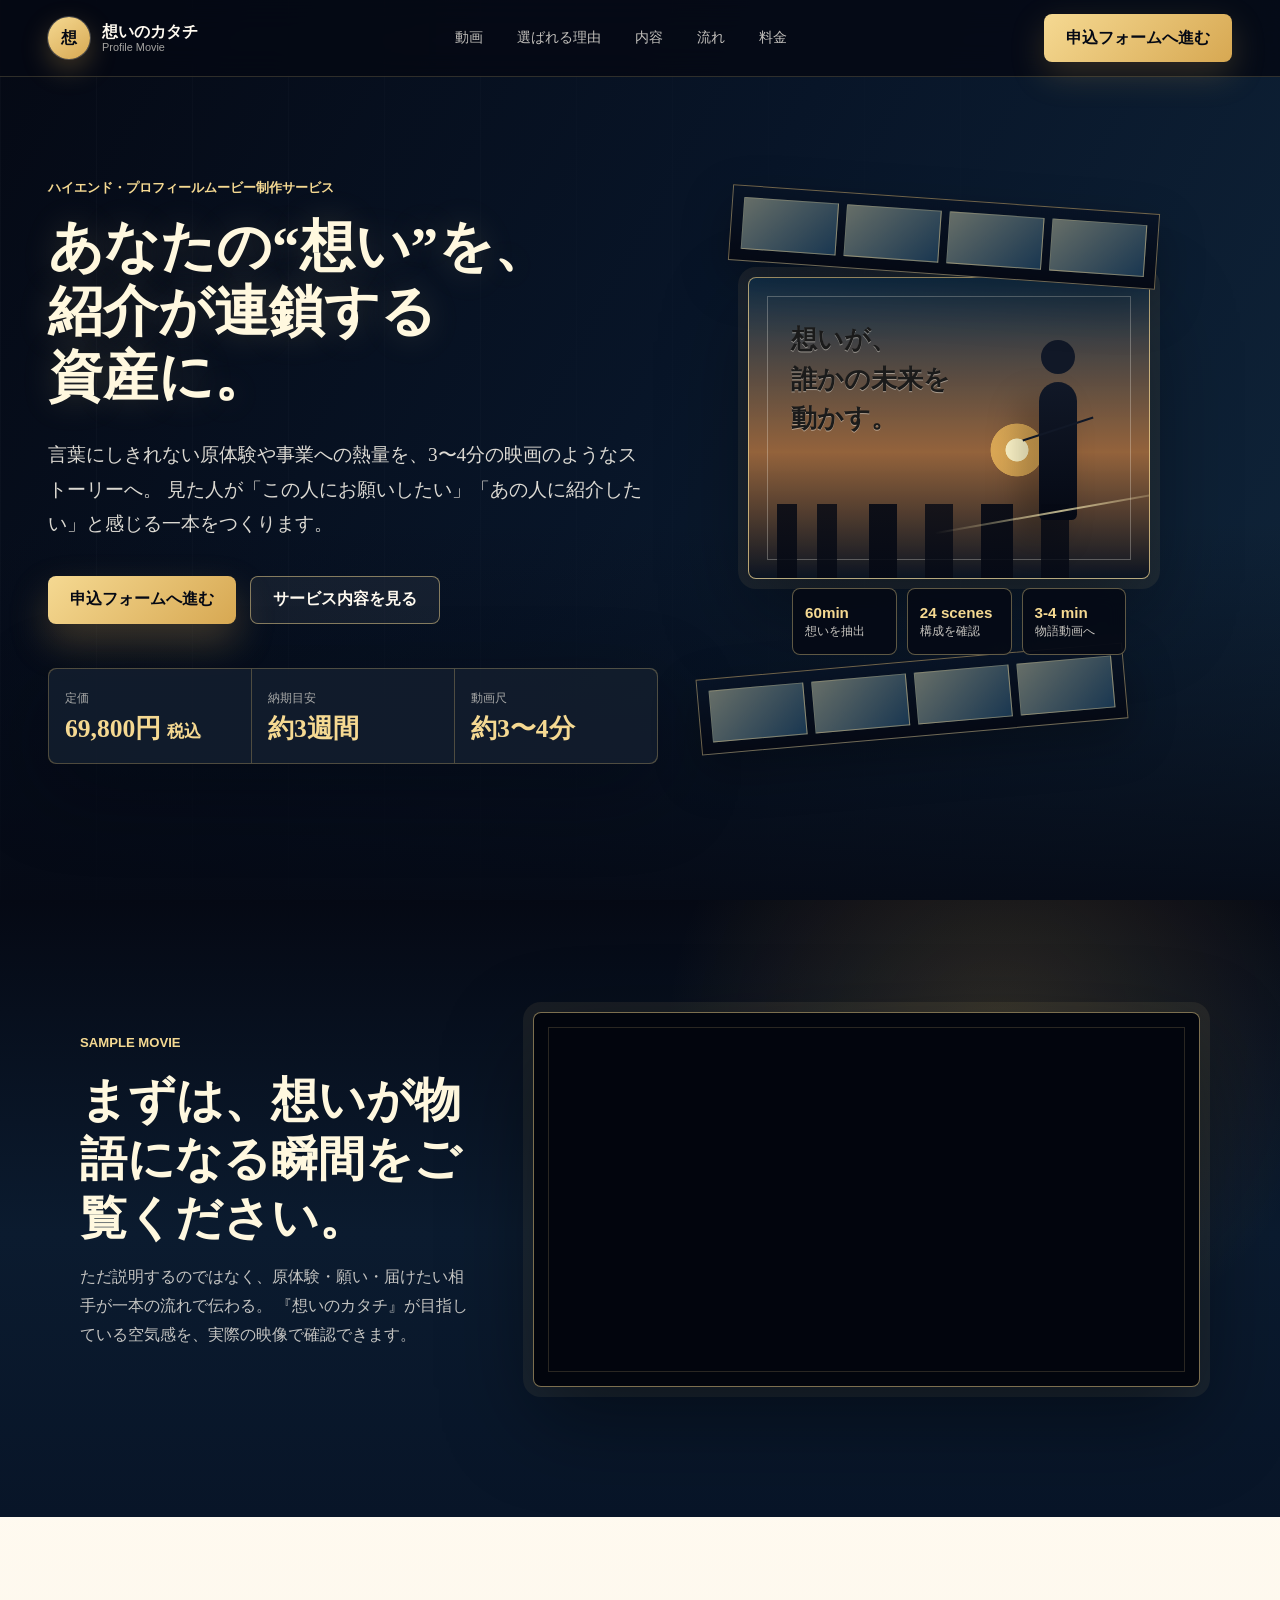
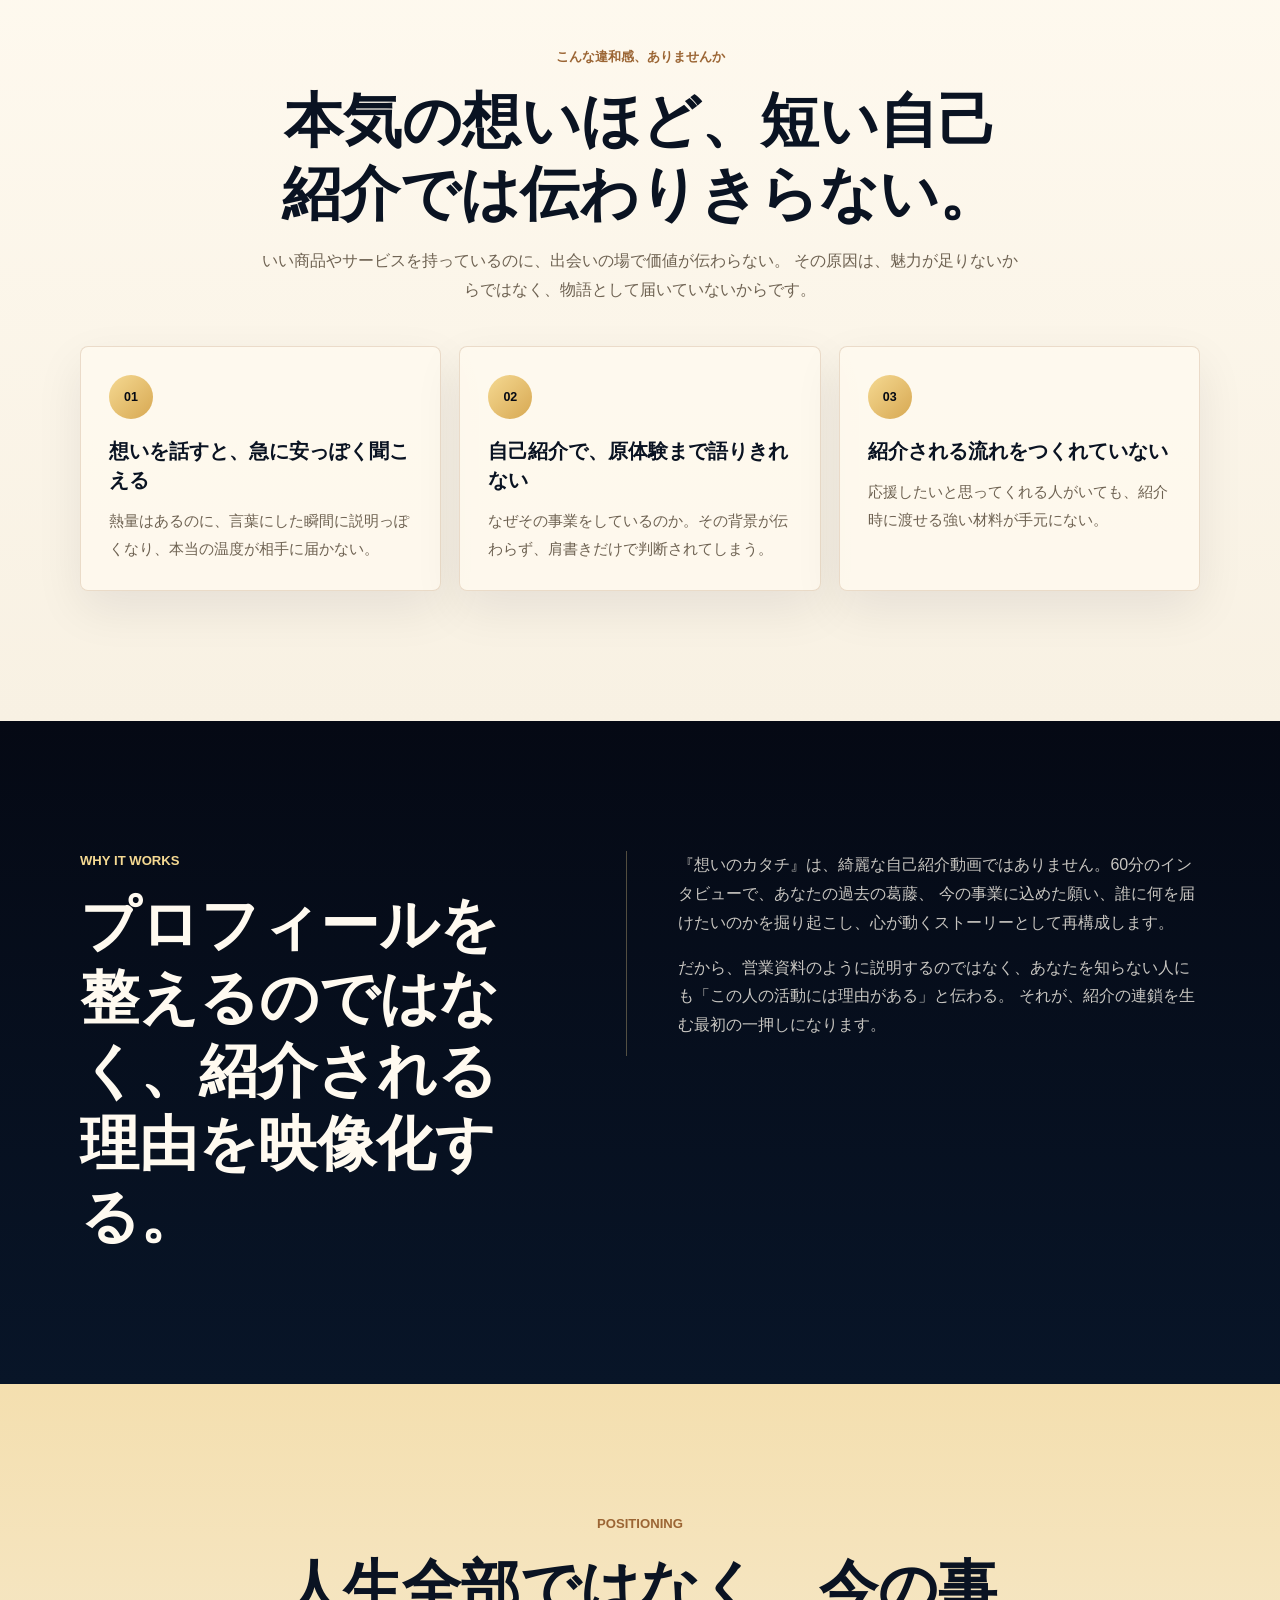
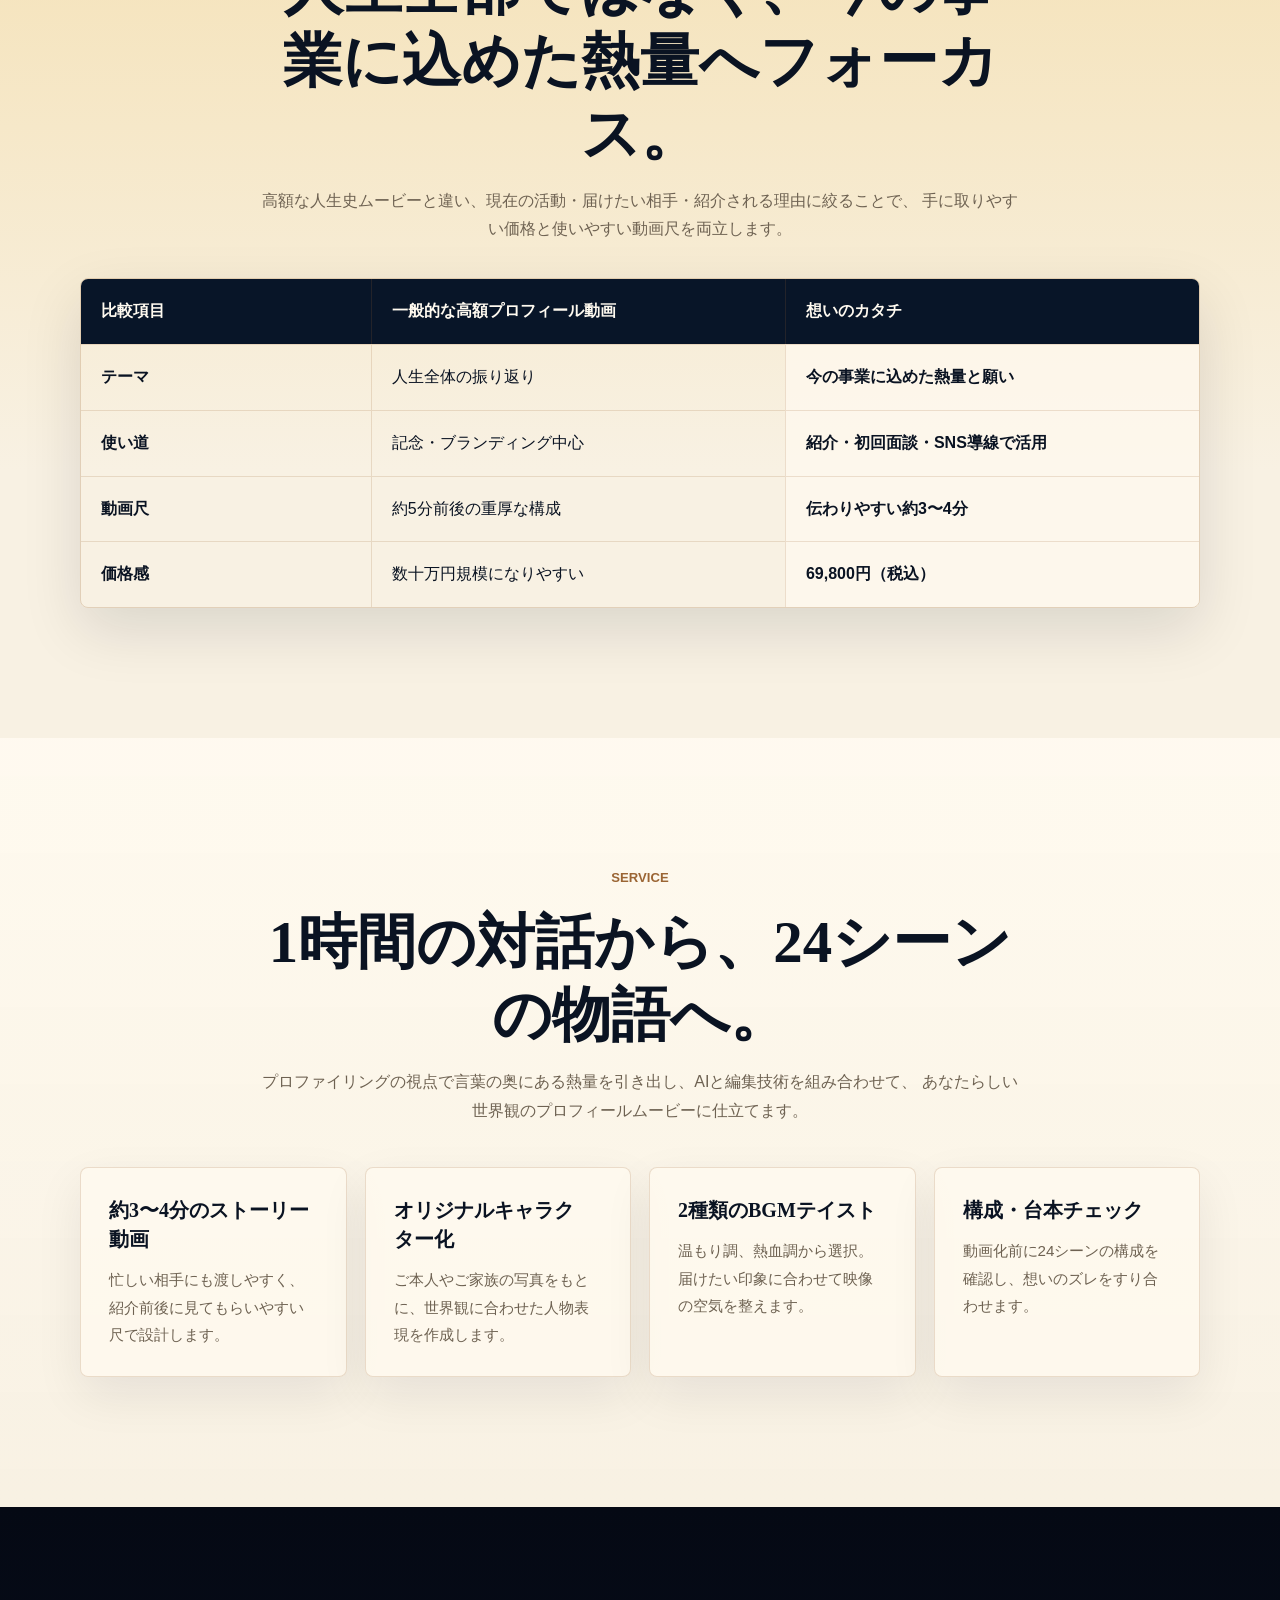
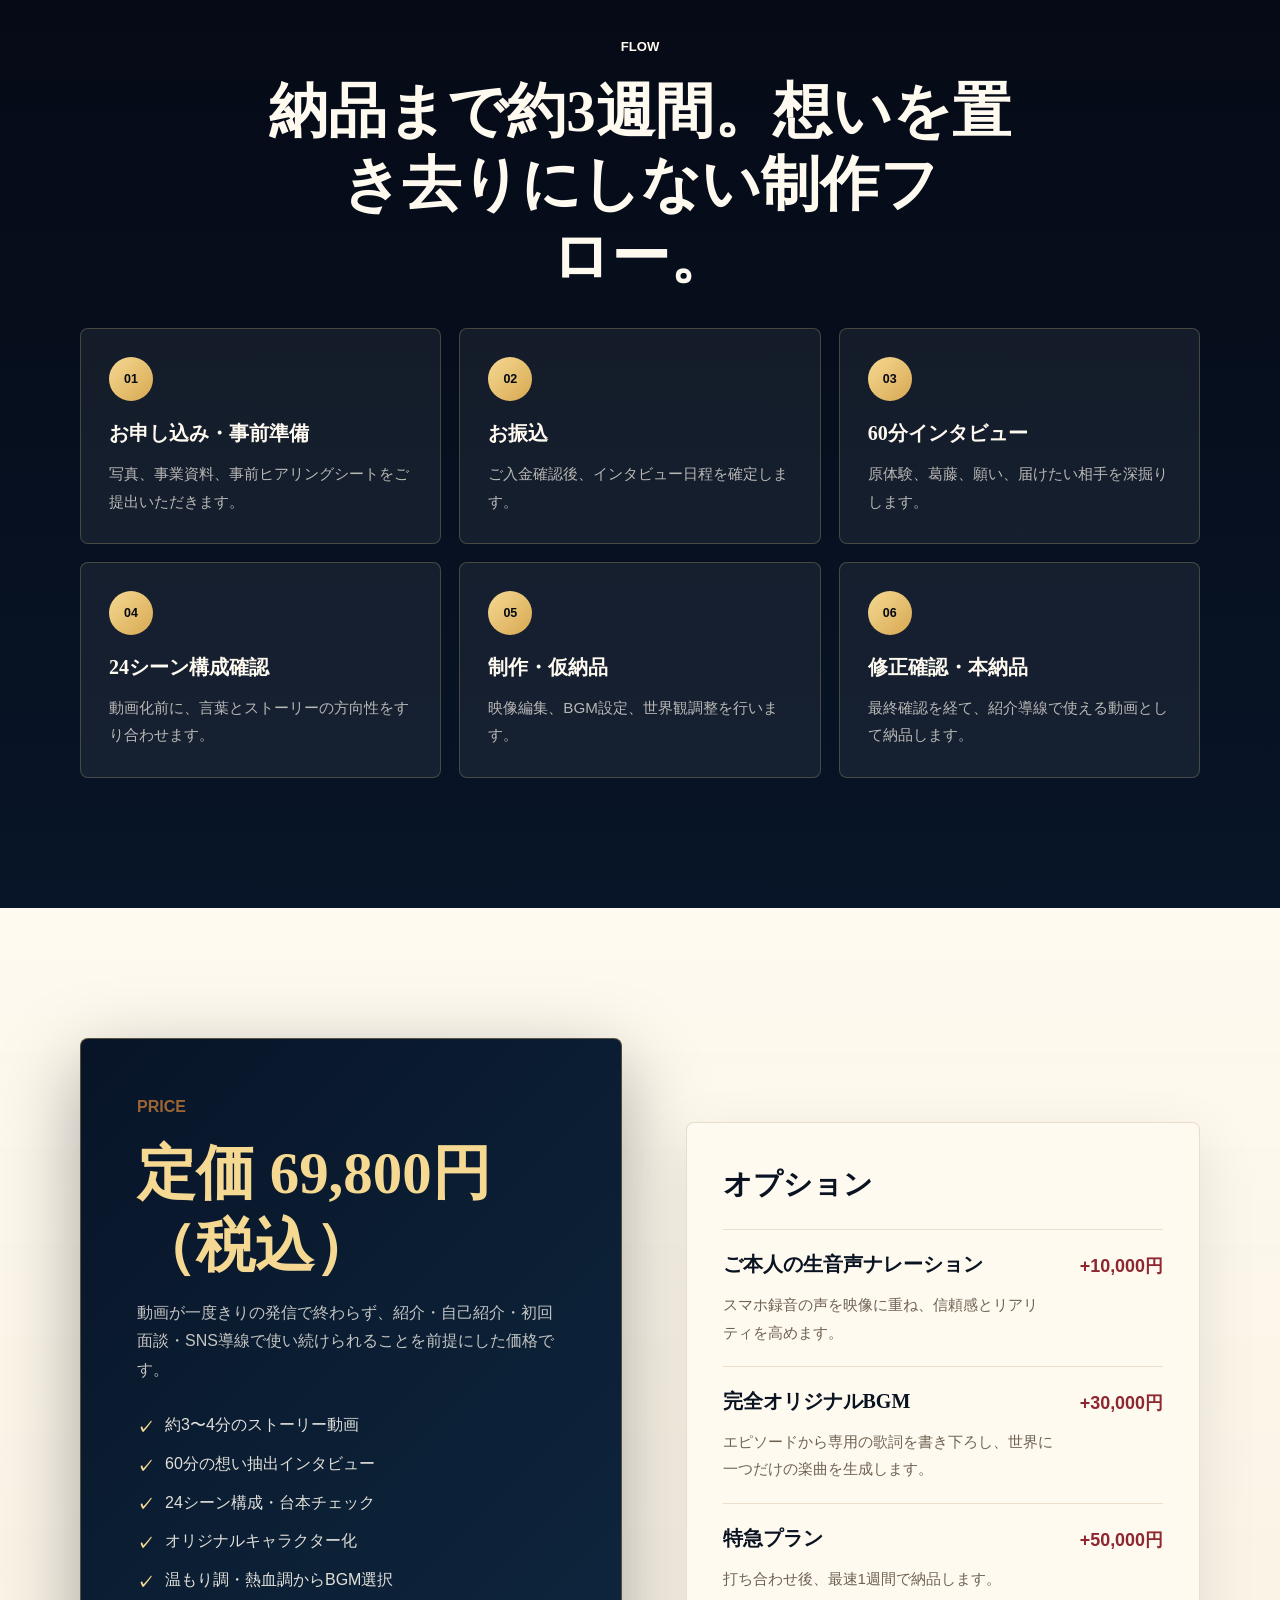
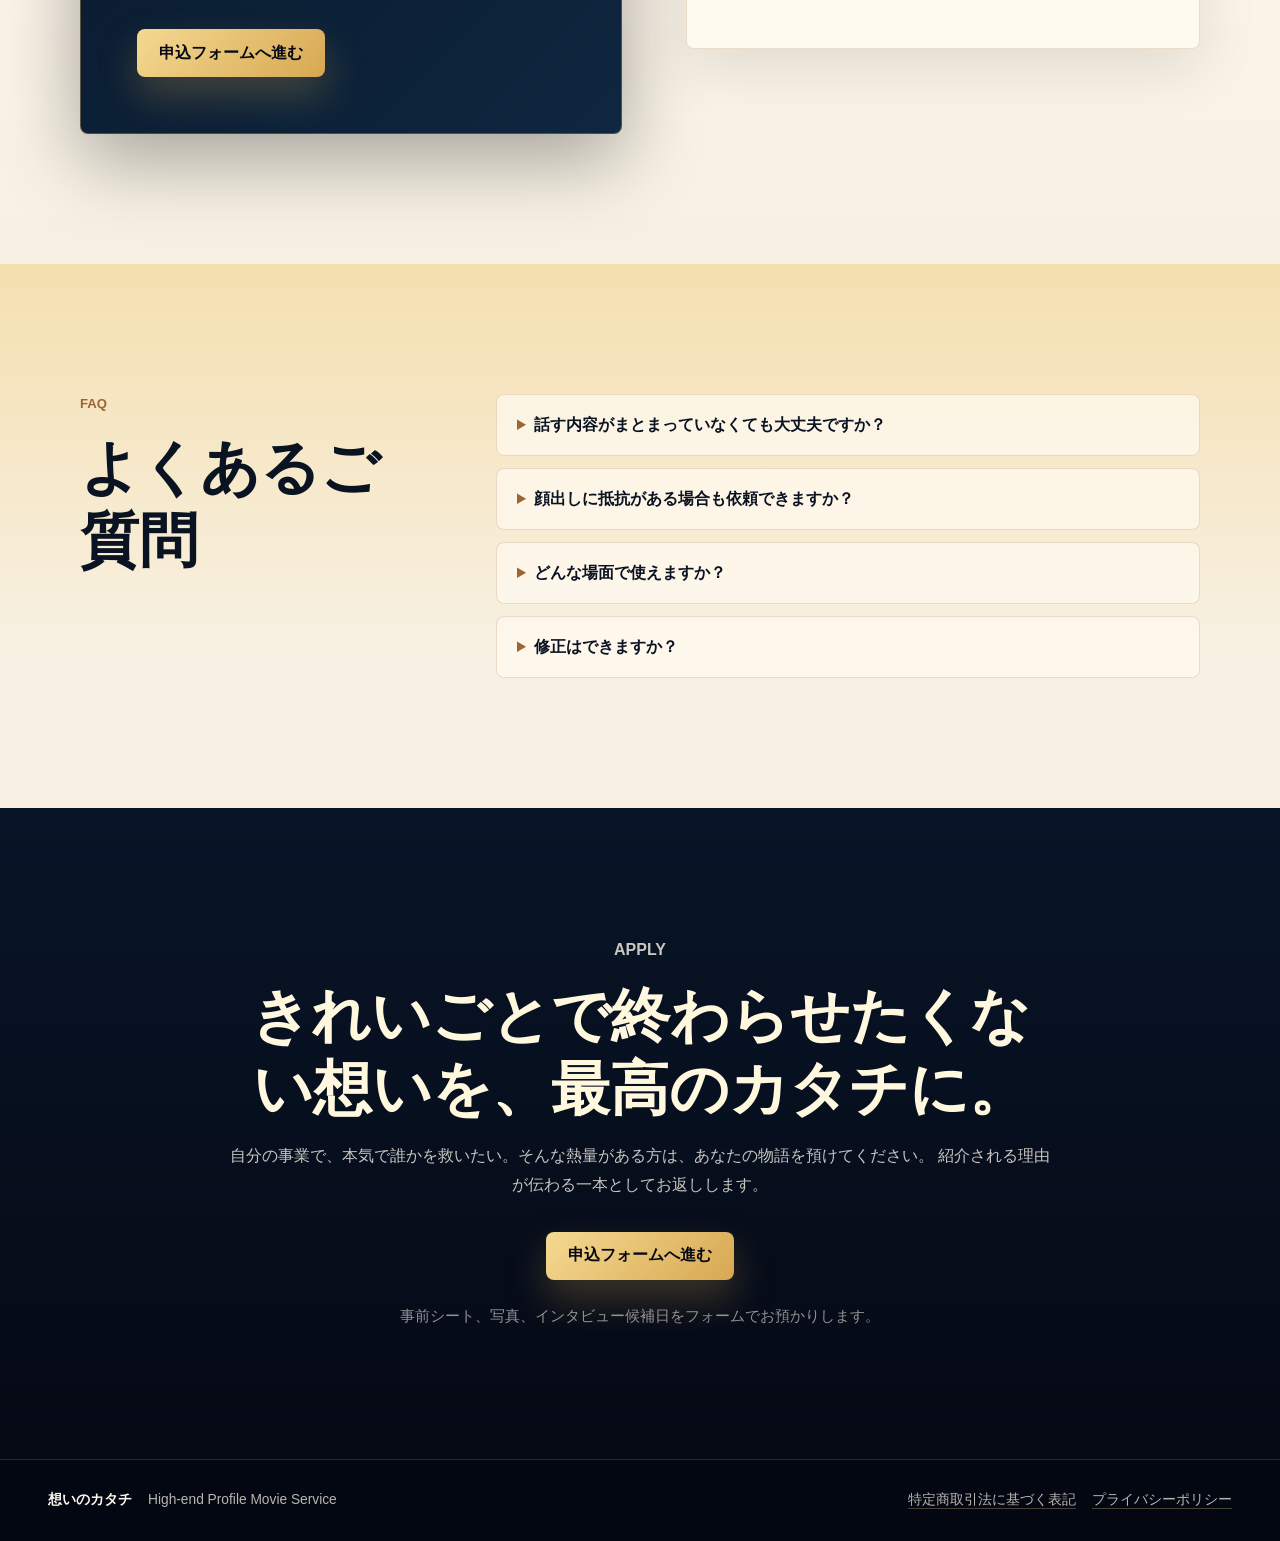
==== commit 6225fcb9: "Embed sample movie" ====
--- a/index.html
+++ b/index.html
@@ -27,6 +27,7 @@
         </span>
       </a>
       <nav class="site-nav" aria-label="主要ナビゲーション">
+        <a href="#movie">動画</a>
         <a href="#reason">選ばれる理由</a>
         <a href="#service">内容</a>
         <a href="#flow">流れ</a>
@@ -103,6 +104,29 @@
               <span></span>
               <span></span>
             </div>
+          </div>
+        </div>
+      </section>
+
+      <section class="section section-dark video-section" id="movie" aria-labelledby="movie-title">
+        <div class="section-inner video-layout">
+          <div class="video-copy">
+            <p class="eyebrow">Sample Movie</p>
+            <h2 id="movie-title">まずは、想いが物語になる瞬間をご覧ください。</h2>
+            <p>
+              ただ説明するのではなく、原体験・願い・届けたい相手が一本の流れで伝わる。
+              『想いのカタチ』が目指している空気感を、実際の映像で確認できます。
+            </p>
+          </div>
+          <div class="video-frame">
+            <iframe
+              src="https://www.youtube-nocookie.com/embed/C0_Uxqmzl1Q?rel=0&modestbranding=1"
+              title="想いのカタチ サンプル動画"
+              loading="lazy"
+              allow="accelerometer; autoplay; clipboard-write; encrypted-media; gyroscope; picture-in-picture; web-share"
+              referrerpolicy="strict-origin-when-cross-origin"
+              allowfullscreen
+            ></iframe>
           </div>
         </div>
       </section>
--- a/styles.css
+++ b/styles.css
@@ -594,6 +594,60 @@
   color: rgba(255, 250, 240, 0.78);
 }
 
+.video-section {
+  padding-top: clamp(70px, 9vw, 112px);
+  background:
+    radial-gradient(circle at 78% 22%, rgba(215, 168, 82, 0.18), transparent 30%),
+    linear-gradient(180deg, var(--night), #0b1b2f 54%, var(--navy));
+}
+
+.video-layout {
+  display: grid;
+  grid-template-columns: 0.7fr 1.2fr;
+  gap: clamp(28px, 5vw, 70px);
+  align-items: center;
+}
+
+.video-copy h2 {
+  color: #fff8df;
+  font-size: clamp(2rem, 3.7vw, 3.4rem);
+}
+
+.video-copy p:not(.eyebrow) {
+  color: rgba(255, 250, 240, 0.76);
+  font-family:
+    "Hiragino Sans",
+    "Yu Gothic",
+    sans-serif;
+}
+
+.video-frame {
+  position: relative;
+  overflow: hidden;
+  aspect-ratio: 16 / 9;
+  background: #02050d;
+  border: 1px solid rgba(245, 217, 146, 0.5);
+  border-radius: var(--radius);
+  box-shadow:
+    0 32px 90px rgba(0, 0, 0, 0.42),
+    0 0 0 10px rgba(245, 217, 146, 0.07);
+}
+
+.video-frame::before {
+  position: absolute;
+  inset: 14px;
+  z-index: 1;
+  content: "";
+  border: 1px solid rgba(245, 217, 146, 0.16);
+  pointer-events: none;
+}
+
+.video-frame iframe {
+  width: 100%;
+  height: 100%;
+  border: 0;
+}
+
 .problem-grid,
 .feature-grid {
   display: grid;
@@ -956,7 +1010,8 @@
 
   .price-layout,
   .split,
-  .faq-layout {
+  .faq-layout,
+  .video-layout {
     grid-template-columns: 1fr;
   }
 
@@ -1114,6 +1169,10 @@
 
   .section-heading {
     text-align: left;
+  }
+
+  .video-section {
+    padding-top: 64px;
   }
 
   h2 {
